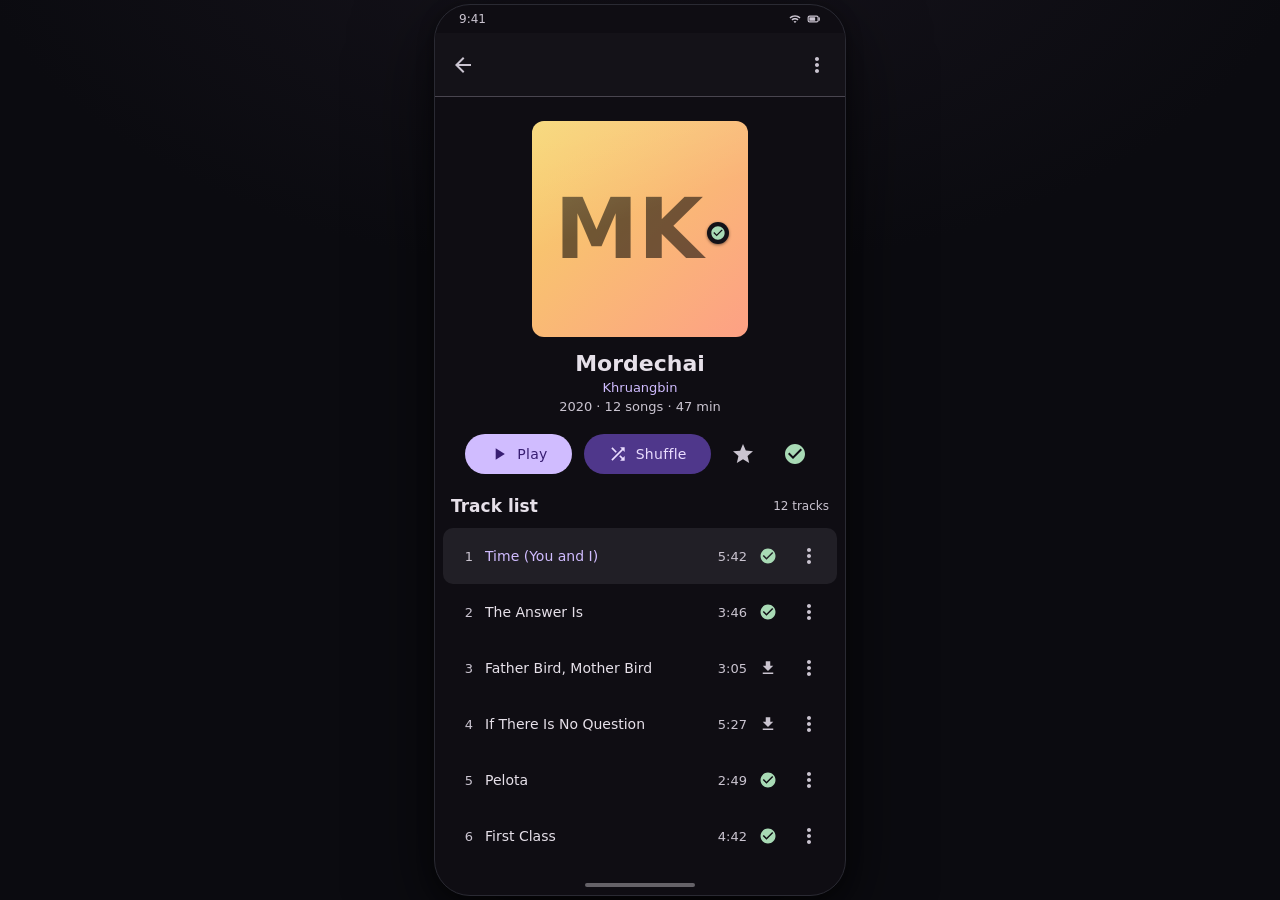
==== mockups/screens/album.html @ 5a1118c3 "Initialize mockups" ====
<!doctype html>
<html lang="en">
<head>
<meta charset="utf-8">
<meta name="viewport" content="width=device-width, initial-scale=1">
<title>Phaze2 — Mordechai</title>
<link rel="stylesheet" href="../assets/app.css">
</head>
<body class="stage">
<div class="phone">
  <div class="statusbar">
    <span class="time">9:41</span>
    <span class="status-icons">
      <svg class="i12" viewBox="0 0 24 24" fill="currentColor" aria-hidden="true"><path d="M1 9l2 2c4.97-4.97 13.03-4.97 18 0l2-2C16.93 2.93 7.08 2.93 1 9zm8 8l3 3 3-3c-1.65-1.66-4.34-1.66-6 0zm-4-4l2 2c2.76-2.76 7.24-2.76 10 0l2-2C15.14 9.14 8.87 9.14 5 13z"/></svg>
      <svg class="i14" viewBox="0 0 24 24" fill="none" stroke="currentColor" stroke-width="2" aria-hidden="true"><rect x="2" y="7" width="17" height="10" rx="2.5"/><rect x="4" y="9" width="10" height="6" rx="1" fill="currentColor" stroke="none"/><path d="M21 10v4" stroke-linecap="round"/></svg>
    </span>
  </div>
  <div class="screen">
    <header class="appbar">
      <a class="iconbtn" href="home.html" aria-label="Back">
        <svg class="i24" viewBox="0 0 24 24" fill="currentColor" aria-hidden="true"><path d="M20 11H7.83l5.59-5.59L12 4l-8 8 8 8 1.41-1.41L7.83 13H20v-2z"/></svg>
      </a>
      <span class="spacer"></span>
      <button class="iconbtn" aria-label="More">
        <svg class="i24" viewBox="0 0 24 24" fill="currentColor" aria-hidden="true"><path d="M12 8c1.1 0 2-.9 2-2s-.9-2-2-2-2 .9-2 2 .9 2 2 2zm0 2c-1.1 0-2 .9-2 2s.9 2 2 2 2-.9 2-2-.9-2-2-2zm0 6c-1.1 0-2 .9-2 2s.9 2 2 2 2-.9 2-2-.9-2-2-2z"/></svg>
      </button>
    </header>

    <div class="content">
      <div class="hero">
        <div class="art art-hero" style="--g1:#f6d365;--g2:#fda085">
          <span>MK</span>
          <span class="dl-badge"><svg viewBox="0 0 24 24" fill="currentColor" aria-hidden="true"><path d="M12 2C6.48 2 2 6.48 2 12s4.48 10 10 10 10-4.48 10-10S17.52 2 12 2zm-2 15l-5-5 1.41-1.41L10 14.17l7.59-7.59L19 8l-9 9z"/></svg></span>
        </div>
        <div class="name">Mordechai</div>
        <a class="sub" href="artist.html" style="color:var(--primary)">Khruangbin</a>
        <div class="sub">2020 · 12 songs · 47 min</div>
      </div>

      <div class="actions">
        <a class="btn btn-filled" href="player.html">
          <svg class="i20" viewBox="0 0 24 24" fill="currentColor" aria-hidden="true"><path d="M8 5v14l11-7z"/></svg>
          Play
        </a>
        <a class="btn btn-tonal" href="player.html">
          <svg class="i20" viewBox="0 0 24 24" fill="currentColor" aria-hidden="true"><path d="M10.59 9.17L5.41 4 4 5.41l5.17 5.17 1.42-1.41zM14.5 4l2.04 2.04L4 18.59 5.41 20 17.96 7.46 20 9.5V4h-5.5zm.33 9.41l-1.41 1.41 3.13 3.13L14.5 20H20v-5.5l-2.04 2.04-3.13-3.13z"/></svg>
          Shuffle
        </a>
        <button class="iconbtn" data-star aria-label="Star">
          <svg class="i24" viewBox="0 0 24 24" fill="currentColor" aria-hidden="true"><path d="M22 9.24l-7.19-.62L12 2 9.19 8.63 2 9.24l5.46 4.73L5.82 21 12 17.27 18.18 21l-1.63-7.03L22 9.24z"/></svg>
        </button>
        <button class="iconbtn done" aria-label="Downloaded">
          <svg class="i24" viewBox="0 0 24 24" fill="currentColor" aria-hidden="true"><path d="M12 2C6.48 2 2 6.48 2 12s4.48 10 10 10 10-4.48 10-10S17.52 2 12 2zm-2 15l-5-5 1.41-1.41L10 14.17l7.59-7.59L19 8l-9 9z"/></svg>
        </button>
      </div>

      <div class="section"><h2>Track list</h2><span class="caption">12 tracks</span></div>

      <div class="row hl">
        <span class="idx">1</span>
        <div class="grow"><div class="t">Time (You and I)</div></div>
        <span class="dur">5:42</span>
        <svg class="i18 dl-state" viewBox="0 0 24 24" fill="currentColor" aria-hidden="true"><path d="M12 2C6.48 2 2 6.48 2 12s4.48 10 10 10 10-4.48 10-10S17.52 2 12 2zm-2 15l-5-5 1.41-1.41L10 14.17l7.59-7.59L19 8l-9 9z"/></svg>
        <button class="iconbtn" aria-label="More"><svg class="i24" viewBox="0 0 24 24" fill="currentColor" aria-hidden="true"><path d="M12 8c1.1 0 2-.9 2-2s-.9-2-2-2-2 .9-2 2 .9 2 2 2zm0 2c-1.1 0-2 .9-2 2s.9 2 2 2 2-.9 2-2-.9-2-2-2zm0 6c-1.1 0-2 .9-2 2s.9 2 2 2 2-.9 2-2-.9-2-2-2z"/></svg></button>
      </div>
      <div class="row">
        <span class="idx">2</span>
        <div class="grow"><div class="t">The Answer Is</div></div>
        <span class="dur">3:46</span>
        <svg class="i18 dl-state" viewBox="0 0 24 24" fill="currentColor" aria-hidden="true"><path d="M12 2C6.48 2 2 6.48 2 12s4.48 10 10 10 10-4.48 10-10S17.52 2 12 2zm-2 15l-5-5 1.41-1.41L10 14.17l7.59-7.59L19 8l-9 9z"/></svg>
        <button class="iconbtn" aria-label="More"><svg class="i24" viewBox="0 0 24 24" fill="currentColor" aria-hidden="true"><path d="M12 8c1.1 0 2-.9 2-2s-.9-2-2-2-2 .9-2 2 .9 2 2 2zm0 2c-1.1 0-2 .9-2 2s.9 2 2 2 2-.9 2-2-.9-2-2-2zm0 6c-1.1 0-2 .9-2 2s.9 2 2 2 2-.9 2-2-.9-2-2-2z"/></svg></button>
      </div>
      <div class="row">
        <span class="idx">3</span>
        <div class="grow"><div class="t">Father Bird, Mother Bird</div></div>
        <span class="dur">3:05</span>
        <svg class="i18 dl-state pending" viewBox="0 0 24 24" fill="currentColor" aria-hidden="true"><path d="M19 9h-4V3H9v6H5l7 7 7-7zM5 18v2h14v-2H5z"/></svg>
        <button class="iconbtn" aria-label="More"><svg class="i24" viewBox="0 0 24 24" fill="currentColor" aria-hidden="true"><path d="M12 8c1.1 0 2-.9 2-2s-.9-2-2-2-2 .9-2 2 .9 2 2 2zm0 2c-1.1 0-2 .9-2 2s.9 2 2 2 2-.9 2-2-.9-2-2-2zm0 6c-1.1 0-2 .9-2 2s.9 2 2 2 2-.9 2-2-.9-2-2-2z"/></svg></button>
      </div>
      <div class="row">
        <span class="idx">4</span>
        <div class="grow"><div class="t">If There Is No Question</div></div>
        <span class="dur">5:27</span>
        <svg class="i18 dl-state pending" viewBox="0 0 24 24" fill="currentColor" aria-hidden="true"><path d="M19 9h-4V3H9v6H5l7 7 7-7zM5 18v2h14v-2H5z"/></svg>
        <button class="iconbtn" aria-label="More"><svg class="i24" viewBox="0 0 24 24" fill="currentColor" aria-hidden="true"><path d="M12 8c1.1 0 2-.9 2-2s-.9-2-2-2-2 .9-2 2 .9 2 2 2zm0 2c-1.1 0-2 .9-2 2s.9 2 2 2 2-.9 2-2-.9-2-2-2zm0 6c-1.1 0-2 .9-2 2s.9 2 2 2 2-.9 2-2-.9-2-2-2z"/></svg></button>
      </div>
      <div class="row">
        <span class="idx">5</span>
        <div class="grow"><div class="t">Pelota</div></div>
        <span class="dur">2:49</span>
        <svg class="i18 dl-state" viewBox="0 0 24 24" fill="currentColor" aria-hidden="true"><path d="M12 2C6.48 2 2 6.48 2 12s4.48 10 10 10 10-4.48 10-10S17.52 2 12 2zm-2 15l-5-5 1.41-1.41L10 14.17l7.59-7.59L19 8l-9 9z"/></svg>
        <button class="iconbtn" aria-label="More"><svg class="i24" viewBox="0 0 24 24" fill="currentColor" aria-hidden="true"><path d="M12 8c1.1 0 2-.9 2-2s-.9-2-2-2-2 .9-2 2 .9 2 2 2zm0 2c-1.1 0-2 .9-2 2s.9 2 2 2 2-.9 2-2-.9-2-2-2zm0 6c-1.1 0-2 .9-2 2s.9 2 2 2 2-.9 2-2-.9-2-2-2z"/></svg></button>
      </div>
      <div class="row">
        <span class="idx">6</span>
        <div class="grow"><div class="t">First Class</div></div>
        <span class="dur">4:42</span>
        <svg class="i18 dl-state" viewBox="0 0 24 24" fill="currentColor" aria-hidden="true"><path d="M12 2C6.48 2 2 6.48 2 12s4.48 10 10 10 10-4.48 10-10S17.52 2 12 2zm-2 15l-5-5 1.41-1.41L10 14.17l7.59-7.59L19 8l-9 9z"/></svg>
        <button class="iconbtn" aria-label="More"><svg class="i24" viewBox="0 0 24 24" fill="currentColor" aria-hidden="true"><path d="M12 8c1.1 0 2-.9 2-2s-.9-2-2-2-2 .9-2 2 .9 2 2 2zm0 2c-1.1 0-2 .9-2 2s.9 2 2 2 2-.9 2-2-.9-2-2-2zm0 6c-1.1 0-2 .9-2 2s.9 2 2 2 2-.9 2-2-.9-2-2-2z"/></svg></button>
      </div>
      <div class="row">
        <span class="idx">7</span>
        <div class="grow"><div class="t">Hold It Up</div></div>
        <span class="dur">4:31</span>
        <svg class="i18 dl-state pending" viewBox="0 0 24 24" fill="currentColor" aria-hidden="true"><path d="M19 9h-4V3H9v6H5l7 7 7-7zM5 18v2h14v-2H5z"/></svg>
        <button class="iconbtn" aria-label="More"><svg class="i24" viewBox="0 0 24 24" fill="currentColor" aria-hidden="true"><path d="M12 8c1.1 0 2-.9 2-2s-.9-2-2-2-2 .9-2 2 .9 2 2 2zm0 2c-1.1 0-2 .9-2 2s.9 2 2 2 2-.9 2-2-.9-2-2-2zm0 6c-1.1 0-2 .9-2 2s.9 2 2 2 2-.9 2-2-.9-2-2-2z"/></svg></button>
      </div>
      <div class="row">
        <span class="idx">8</span>
        <div class="grow"><div class="t">Connaissais de Face</div></div>
        <span class="dur">3:38</span>
        <svg class="i18 dl-state pending" viewBox="0 0 24 24" fill="currentColor" aria-hidden="true"><path d="M19 9h-4V3H9v6H5l7 7 7-7zM5 18v2h14v-2H5z"/></svg>
        <button class="iconbtn" aria-label="More"><svg class="i24" viewBox="0 0 24 24" fill="currentColor" aria-hidden="true"><path d="M12 8c1.1 0 2-.9 2-2s-.9-2-2-2-2 .9-2 2 .9 2 2 2zm0 2c-1.1 0-2 .9-2 2s.9 2 2 2 2-.9 2-2-.9-2-2-2zm0 6c-1.1 0-2 .9-2 2s.9 2 2 2 2-.9 2-2-.9-2-2-2z"/></svg></button>
      </div>
      <div class="row">
        <span class="idx">9</span>
        <div class="grow"><div class="t">So We Won't Forget</div></div>
        <span class="dur">5:00</span>
        <svg class="i18 dl-state pending" viewBox="0 0 24 24" fill="currentColor" aria-hidden="true"><path d="M19 9h-4V3H9v6H5l7 7 7-7zM5 18v2h14v-2H5z"/></svg>
        <button class="iconbtn" aria-label="More"><svg class="i24" viewBox="0 0 24 24" fill="currentColor" aria-hidden="true"><path d="M12 8c1.1 0 2-.9 2-2s-.9-2-2-2-2 .9-2 2 .9 2 2 2zm0 2c-1.1 0-2 .9-2 2s.9 2 2 2 2-.9 2-2-.9-2-2-2zm0 6c-1.1 0-2 .9-2 2s.9 2 2 2 2-.9 2-2-.9-2-2-2z"/></svg></button>
      </div>
      <div class="row">
        <span class="idx">10</span>
        <div class="grow"><div class="t">Shida</div></div>
        <span class="dur">4:45</span>
        <svg class="i18 dl-state pending" viewBox="0 0 24 24" fill="currentColor" aria-hidden="true"><path d="M19 9h-4V3H9v6H5l7 7 7-7zM5 18v2h14v-2H5z"/></svg>
        <button class="iconbtn" aria-label="More"><svg class="i24" viewBox="0 0 24 24" fill="currentColor" aria-hidden="true"><path d="M12 8c1.1 0 2-.9 2-2s-.9-2-2-2-2 .9-2 2 .9 2 2 2zm0 2c-1.1 0-2 .9-2 2s.9 2 2 2 2-.9 2-2-.9-2-2-2zm0 6c-1.1 0-2 .9-2 2s.9 2 2 2 2-.9 2-2-.9-2-2-2z"/></svg></button>
      </div>
      <div class="row">
        <span class="idx">11</span>
        <div class="grow"><div class="t">One to Remember</div></div>
        <span class="dur">4:32</span>
        <svg class="i18 dl-state pending" viewBox="0 0 24 24" fill="currentColor" aria-hidden="true"><path d="M19 9h-4V3H9v6H5l7 7 7-7zM5 18v2h14v-2H5z"/></svg>
        <button class="iconbtn" aria-label="More"><svg class="i24" viewBox="0 0 24 24" fill="currentColor" aria-hidden="true"><path d="M12 8c1.1 0 2-.9 2-2s-.9-2-2-2-2 .9-2 2 .9 2 2 2zm0 2c-1.1 0-2 .9-2 2s.9 2 2 2 2-.9 2-2-.9-2-2-2zm0 6c-1.1 0-2 .9-2 2s.9 2 2 2 2-.9 2-2-.9-2-2-2z"/></svg></button>
      </div>
      <div class="row">
        <span class="idx">12</span>
        <div class="grow"><div class="t">Strings of Ataron</div></div>
        <span class="dur">3:18</span>
        <svg class="i18 dl-state pending" viewBox="0 0 24 24" fill="currentColor" aria-hidden="true"><path d="M19 9h-4V3H9v6H5l7 7 7-7zM5 18v2h14v-2H5z"/></svg>
        <button class="iconbtn" aria-label="More"><svg class="i24" viewBox="0 0 24 24" fill="currentColor" aria-hidden="true"><path d="M12 8c1.1 0 2-.9 2-2s-.9-2-2-2-2 .9-2 2 .9 2 2 2zm0 2c-1.1 0-2 .9-2 2s.9 2 2 2 2-.9 2-2-.9-2-2-2zm0 6c-1.1 0-2 .9-2 2s.9 2 2 2 2-.9 2-2-.9-2-2-2z"/></svg></button>
      </div>
    </div>
  </div>
  <div class="gesturebar"><span class="pill"></span></div>
</div>
<script src="../assets/app.js"></script>
</body>
</html>
---- mockups/assets/app.css ----
/* ============================================================
   Phaze2 mockups — shared design system (Material 3 dark)
   ============================================================ */

/* ---- 4. Design tokens ---- */
:root {
  --primary: #D0BCFF;
  --on-primary: #381E72;
  --primary-container: #4F378B;
  --on-primary-container: #EADDFF;
  --secondary: #CCC2DC;
  --secondary-container: #4A4458;
  --on-secondary-container: #E8DEF8;
  --tertiary: #EFB8C8;
  --surface: #141218;
  --surface-dim: #0F0D13;
  --surface-container-lowest: #0F0D13;
  --surface-container-low: #1D1B20;
  --surface-container: #211F26;
  --surface-container-high: #2B2930;
  --surface-container-highest: #36343B;
  --on-surface: #E6E0E9;
  --on-surface-variant: #CAC4D0;
  --outline: #938F99;
  --outline-variant: #49454F;
  --error: #F2B8B5;
  --downloaded: #A8DAB5;
  --page-bg: #0B0B10;
  --r-sm: 8px;
  --r-md: 12px;
  --r-lg: 20px;
}

/* ---- Base ---- */
* { box-sizing: border-box; margin: 0; padding: 0; }
html, body { height: 100%; }
body {
  font-family: system-ui, Roboto, "Segoe UI", sans-serif;
  background: var(--page-bg);
  color: var(--on-surface);
  -webkit-font-smoothing: antialiased;
  font-size: 14px;
}
a { color: inherit; text-decoration: none; }
button { font: inherit; background: none; border: none; color: inherit; cursor: pointer; }
svg { display: block; flex: none; }
.hidden { display: none !important; }

/* Icon sizes */
.i12 { width: 12px; height: 12px; }
.i14 { width: 14px; height: 14px; }
.i16 { width: 16px; height: 16px; }
.i18 { width: 18px; height: 18px; }
.i20 { width: 20px; height: 20px; }
.i24 { width: 24px; height: 24px; }
.i32 { width: 32px; height: 32px; }
.i36 { width: 36px; height: 36px; }
.i48 { width: 48px; height: 48px; }

/* Caption / label utilities */
.caption { font-size: 12px; color: var(--on-surface-variant); }
.display { font-size: 22px; font-weight: 600; letter-spacing: 0; }

/* ---- 5.1 Phone frame ---- */
.stage {
  min-height: 100vh;
  display: flex;
  align-items: center;
  justify-content: center;
  padding: 32px 16px;
  background: radial-gradient(1100px 620px at 50% -12%, #17141d 0%, var(--page-bg) 62%);
}
.phone {
  width: 412px; height: 892px;
  border-radius: 36px; overflow: hidden; position: relative;
  background: var(--surface-dim);
  border: 1px solid #2a2a33;
  box-shadow: 0 4px 16px rgba(0,0,0,.45), 0 24px 80px rgba(0,0,0,.55);
  display: flex; flex-direction: column;
}
.statusbar {
  height: 28px; flex: none;
  display: flex; align-items: center; justify-content: space-between;
  padding: 0 24px;
  color: var(--on-surface-variant);
  font-size: 12px; font-weight: 500;
}
.status-icons { display: flex; align-items: center; gap: 6px; }
.screen { flex: 1; display: flex; flex-direction: column; overflow: hidden; position: relative; }
.gesturebar { height: 20px; flex: none; display: flex; align-items: center; justify-content: center; }
.pill { width: 110px; height: 4px; border-radius: 2px; background: rgba(230,224,233,.4); }

/* Content scroll area */
.content { flex: 1; overflow-y: auto; padding: 0 16px 20px; position: relative; }
.content::-webkit-scrollbar { width: 4px; }
.content::-webkit-scrollbar-thumb { background: var(--outline-variant); border-radius: 2px; }

/* ---- 5.2 App bar ---- */
.appbar {
  height: 64px; flex: none;
  display: flex; align-items: center; gap: 4px;
  padding: 0 8px;
  background: var(--surface);
  border-bottom: 1px solid var(--outline-variant);
}
.appbar.compact { height: 52px; }
.appbar .title { font-size: 22px; font-weight: 600; flex: 1; padding-left: 8px; }
.appbar .spacer { flex: 1; }
.appbar .center-cap {
  flex: 1; text-align: center;
  font-size: 11px; letter-spacing: 1px; text-transform: uppercase;
  color: var(--on-surface-variant); font-weight: 500;
}
.appbar .side { width: 40px; display: flex; justify-content: center; }

/* ---- 5.3 Bottom navigation ---- */
.bottomnav {
  height: 80px; flex: none;
  display: flex;
  background: var(--surface);
  border-top: 1px solid var(--outline-variant);
  padding: 0 8px 10px;
}
.nav-item {
  flex: 1;
  display: flex; flex-direction: column; align-items: center; justify-content: center; gap: 4px;
  color: var(--on-surface-variant);
  font-size: 12px; font-weight: 500;
}
.nav-item .nav-pill {
  width: 64px; height: 32px; border-radius: 16px;
  display: flex; align-items: center; justify-content: center;
}
.nav-item.active { color: var(--on-surface); }
.nav-item.active .nav-pill { background: var(--secondary-container); }

/* ---- 5.4 Art (gradient placeholders) ---- */
.art {
  position: relative;
  display: flex; align-items: center; justify-content: center;
  border-radius: var(--r-md);
  background: linear-gradient(135deg, var(--g1, #888), var(--g2, #666));
  color: rgba(0,0,0,.55);
  font-weight: 600;
  overflow: hidden;
  flex: none;
}
.art::after {
  content: ""; position: absolute; inset: 0;
  background: linear-gradient(160deg, rgba(255,255,255,.18), transparent 45%);
  pointer-events: none;
}
.art span { position: relative; line-height: 1; }
.art-card { width: 148px; height: 148px; }
.art-card span { font-size: 56px; }
.art-row { width: 48px; height: 48px; border-radius: 10px; }
.art-row span { font-size: 18px; }
.art-xs { width: 40px; height: 40px; border-radius: 10px; }
.art-xs span { font-size: 15px; }
.art-hero { width: 216px; height: 216px; }
.art-hero span { font-size: 84px; }
.art-player { width: 320px; height: 320px; }
.art-player span { font-size: 124px; }
.art-circle { border-radius: 50%; }
.dl-badge {
  position: absolute; right: -4px; bottom: -4px;
  width: 22px; height: 22px; border-radius: 50%;
  background: var(--surface);
  display: flex; align-items: center; justify-content: center;
  color: var(--downloaded);
  box-shadow: 0 1px 3px rgba(0,0,0,.5);
}
.dl-badge svg { width: 16px; height: 16px; }
.dl-progress { position: absolute; left: 0; right: 0; bottom: 0; height: 3px; background: rgba(0,0,0,.35); }
.dl-progress::after {
  content: ""; position: absolute; left: 0; top: 0; bottom: 0;
  width: var(--p, 50%); background: var(--primary);
}

/* ---- 5.5 Components ---- */
/* Buttons */
.btn {
  display: inline-flex; align-items: center; justify-content: center; gap: 8px;
  height: 40px; padding: 0 24px; border-radius: 20px;
  font-size: 14px; font-weight: 500; letter-spacing: .3px;
}
.btn-filled { background: var(--primary); color: var(--on-primary); }
.btn-tonal { background: var(--primary-container); color: var(--on-primary-container); }
.btn-text { color: var(--primary); padding: 0 16px; }
.btn-block { width: 100%; }
.iconbtn {
  width: 40px; height: 40px; border-radius: 50%;
  display: inline-flex; align-items: center; justify-content: center;
  color: var(--on-surface-variant);
}
.iconbtn.primary { color: var(--primary); }
.iconbtn.done { color: var(--downloaded); }
.iconbtn.starred { color: var(--tertiary); }
.iconbtn.danger { color: var(--error); }
.fab {
  width: 64px; height: 64px; border-radius: 50%;
  background: var(--primary); color: var(--on-primary);
  display: flex; align-items: center; justify-content: center;
  box-shadow: 0 6px 18px rgba(208,188,255,.25);
}

/* Rail cards on Home: slightly smaller covers */
.rail .card { width: 128px; }
.rail .art-card { width: 128px; height: 128px; }
.rail .art-card span { font-size: 48px; }
.rail .card .s { color: #A8A4AD; }   /* artist name: greyer than default caption */

/* Section headers + rails */
.section { display: flex; align-items: center; justify-content: space-between; margin: 22px 0 12px; }
.section h2 { font-size: 17px; font-weight: 600; }
.section .more { color: var(--primary); font-size: 13px; font-weight: 500; }
.rail { display: flex; gap: 12px; overflow-x: auto; padding-bottom: 4px; scrollbar-width: none; }
.rail::-webkit-scrollbar { display: none; }
.card { width: 148px; flex: none; display: block; }
.card .art { margin-bottom: 8px; }
.card .t { font-size: 13px; font-weight: 500; white-space: nowrap; overflow: hidden; text-overflow: ellipsis; }
.card .s { font-size: 12px; color: var(--on-surface-variant); margin-top: 2px; white-space: nowrap; overflow: hidden; text-overflow: ellipsis; }

/* Rows */
.row { display: flex; align-items: center; gap: 12px; min-height: 56px; padding: 6px 0; }
.row .grow { flex: 1; min-width: 0; }
.row .t { font-size: 14px; font-weight: 500; white-space: nowrap; overflow: hidden; text-overflow: ellipsis; }
.row .s { font-size: 12px; color: var(--on-surface-variant); margin-top: 2px; white-space: nowrap; overflow: hidden; text-overflow: ellipsis; }
.row .idx { width: 22px; text-align: right; color: var(--on-surface-variant); font-size: 13px; }
.row .dur { color: var(--on-surface-variant); font-size: 13px; }
.row.hl { background: var(--surface-container); border-radius: 10px; padding: 6px 8px; margin: 0 -8px; }
.row.hl .t { color: var(--primary); }
.dl-state { color: var(--downloaded); }
.dl-state.pending { color: var(--on-surface-variant); }
.dl-pct { color: var(--primary); font-size: 12px; font-weight: 500; width: 36px; text-align: right; }

/* Chips */
.chips { display: flex; gap: 8px; flex-wrap: wrap; }
.chip {
  height: 32px; padding: 0 14px; border-radius: 16px;
  display: inline-flex; align-items: center;
  font-size: 13px; color: var(--on-surface-variant);
  border: 1px solid var(--outline-variant);
}
.chip.active { background: var(--secondary-container); color: var(--on-secondary-container); border-color: transparent; }

/* Toggle switch */
.switch {
  width: 52px; height: 32px; border-radius: 16px; flex: none;
  background: var(--surface-container-highest);
  border: 2px solid var(--outline);
  position: relative;
  transition: background .2s, border-color .2s;
}
.switch::after {
  content: ""; position: absolute; top: 2px; left: 2px;
  width: 24px; height: 24px; border-radius: 50%;
  background: var(--outline);
  transition: transform .2s, background .2s;
}
.switch.on { background: var(--primary); border-color: var(--primary); }
.switch.on::after { transform: translateX(20px); background: var(--on-primary); }

/* Seek bar */
.seek { position: relative; height: 20px; display: flex; align-items: center; }
.seek .track { position: relative; width: 100%; height: 4px; border-radius: 2px; background: var(--surface-container-highest); }
.seek .buffered { position: absolute; left: 0; top: 0; bottom: 0; width: 60%; background: rgba(230,224,233,.2); border-radius: 2px; }
.seek .fill { position: absolute; left: 0; top: 0; bottom: 0; width: 37%; background: var(--primary); border-radius: 2px; }
.seek .thumb { position: absolute; left: 37%; top: 50%; transform: translate(-50%, -50%); width: 12px; height: 12px; border-radius: 50%; background: var(--primary); }
.seek-times { display: flex; justify-content: space-between; font-size: 11px; color: var(--on-surface-variant); margin-top: 4px; }

/* Offline banner */
.banner {
  display: flex; align-items: center; gap: 10px;
  margin: 12px 0 0; padding: 10px 14px; border-radius: 12px;
  background: var(--secondary-container); color: var(--on-secondary-container);
  font-size: 12px;
}

/* Storage card + progress (downloads) */
.storage-card { background: var(--surface-container); border-radius: var(--r-lg); padding: 16px; }
.storage-card h2 { font-size: 15px; font-weight: 600; }
.progress { height: 6px; border-radius: 3px; background: var(--surface-container-highest); overflow: hidden; margin: 12px 0 8px; }
.progress > i { display: block; height: 100%; background: var(--primary); border-radius: 3px; }

/* Tabs (library) */
.tabs { display: flex; flex: none; background: var(--surface); }
.tab {
  flex: 1; height: 48px;
  display: flex; align-items: center; justify-content: center;
  font-size: 14px; font-weight: 500; color: var(--on-surface-variant);
  border-bottom: 3px solid transparent;
}
.tab.active { color: var(--primary); border-bottom-color: var(--primary); }

/* Alphabet index rail (library) */
.alpha {
  position: absolute; right: 2px; top: 8px; bottom: 8px;
  display: flex; flex-direction: column; justify-content: space-around;
  font-size: 10px; color: var(--on-surface-variant);
  text-align: center; width: 14px;
}

/* Text fields (setup) */
.field-label { font-size: 12px; color: var(--on-surface-variant); margin: 0 0 6px 4px; }
.field {
  display: flex; align-items: center; gap: 8px;
  background: var(--surface-container-high);
  border-radius: 12px; padding: 0 8px; height: 44px;
}
.field .f-icon { color: var(--on-surface-variant); }
.field input { flex: 1; background: none; border: none; outline: none; color: var(--on-surface); font-size: 15px; min-width: 0; }
.field input::placeholder { color: var(--on-surface-variant); }

/* Mini player */
.miniplayer {
  position: relative; flex: none; height: 64px; margin: 0 4px;
  background: var(--surface-container); border-radius: 12px;
  display: flex; align-items: center; gap: 12px; padding: 0 12px;
  overflow: hidden;
  box-shadow: 0 4px 12px rgba(0,0,0,.35);
}
.miniplayer .hairline { position: absolute; top: 0; left: 0; height: 2px; width: 37%; background: var(--primary); }
.miniplayer .grow { flex: 1; min-width: 0; }
.miniplayer .t { font-size: 13px; font-weight: 500; white-space: nowrap; overflow: hidden; text-overflow: ellipsis; }
.miniplayer .s { font-size: 11px; color: var(--on-surface-variant); white-space: nowrap; overflow: hidden; text-overflow: ellipsis; }

/* Queue bottom action bar */
.queue-bottom {
  flex: none; display: flex; gap: 12px;
  padding: 12px 16px;
  background: var(--surface); border-top: 1px solid var(--outline-variant);
}
.queue-bottom .btn { flex: 1; padding: 0 12px; }

/* Settings / generic list row */
.group-label {
  font-size: 12px; font-weight: 500; letter-spacing: .6px; text-transform: uppercase;
  color: var(--primary); margin: 22px 0 4px;
}
.listrow { display: flex; align-items: center; gap: 16px; min-height: 56px; }
.listrow .grow { flex: 1; min-width: 0; }
.listrow .t { font-size: 14px; font-weight: 500; }
.listrow .s { font-size: 12px; color: var(--on-surface-variant); margin-top: 2px; }
.listrow .value { color: var(--on-surface-variant); font-size: 13px; }
.listrow .value.ok { color: var(--downloaded); }
.lead {
  width: 40px; height: 40px; border-radius: 20px; flex: none;
  background: var(--surface-container);
  display: flex; align-items: center; justify-content: center;
  color: var(--on-surface-variant);
}
.lead.sq { border-radius: 10px; background: var(--secondary-container); color: var(--on-secondary-container); }

/* Grid (2-col albums) */
.grid2 { display: grid; grid-template-columns: 1fr 1fr; gap: 16px; }
.grid2 .card { width: auto; }

/* Album / artist hero */
.hero { display: flex; flex-direction: column; align-items: center; text-align: center; padding: 24px 0 4px; }
.hero .name { font-size: 22px; font-weight: 600; margin-top: 14px; }
.hero .sub { font-size: 13px; color: var(--on-surface-variant); margin-top: 4px; }
.actions { display: flex; align-items: center; justify-content: center; gap: 12px; margin: 16px 0; }

/* Search bar */
.searchbar {
  display: flex; align-items: center; gap: 8px;
  flex: 1; height: 48px; padding: 0 16px;
  background: var(--surface-container-high); border-radius: 24px;
  color: var(--on-surface-variant); font-size: 15px;
}
.searchrow { display: flex; align-items: center; gap: 4px; padding: 8px 8px; }

/* Equalizer (queue current track) */
.eq { display: flex; gap: 2px; align-items: flex-end; height: 16px; width: 18px; }
.eq i { width: 3px; background: var(--primary); border-radius: 1px; animation: eqb 1s ease-in-out infinite; }
.eq i:nth-child(2) { animation-delay: .2s; }
.eq i:nth-child(3) { animation-delay: .4s; }
@keyframes eqb { 0%, 100% { height: 5px; } 50% { height: 16px; } }

/* Divider */
.divider { height: 1px; background: var(--outline-variant); margin: 10px 0; }

/* Setup screen layout */
.setup-wrap { flex: 1; display: flex; flex-direction: column; justify-content: center; gap: 12px; padding: 24px; }
.logo {
  width: 72px; height: 72px; border-radius: 36px; margin: 0 auto;
  background: var(--primary-container); color: var(--on-primary-container);
  display: flex; align-items: center; justify-content: center;
}

/* Accent dots (settings) */
.dots { display: flex; gap: 10px; }
.dot { width: 24px; height: 24px; border-radius: 50%; border: 2px solid transparent; }
.dot.sel { border-color: var(--on-surface); }

/* ============================================================
   Gallery (index.html) — desktop viewer
   ============================================================ */
.gallery-body { min-height: 100vh; padding: 48px 24px 64px; }
.gallery-head { text-align: center; margin-bottom: 40px; }
.gallery-head h1 { font-size: 28px; font-weight: 700; }
.gallery-head p { color: var(--on-surface-variant); margin-top: 8px; font-size: 14px; }
.gallery-grid {
  display: grid; gap: 28px;
  grid-template-columns: repeat(auto-fill, minmax(230px, 1fr));
  max-width: 1400px; margin: 0 auto;
}
.gallery-tile { display: block; }
.gallery-tile .label { text-align: center; font-size: 14px; font-weight: 500; color: var(--on-surface); margin-top: 12px; }
.gallery-tile .sub { text-align: center; font-size: 12px; color: var(--on-surface-variant); margin-top: 2px; }
.gallery-frame { width: 227px; height: 492px; overflow: hidden; margin: 0 auto; position: relative; border-radius: 16px; border: 1px solid #2a2a33; }
.gallery-frame iframe { width: 412px; height: 892px; border: 0; transform: scale(0.55); transform-origin: top left; pointer-events: none; }
.gallery-foot { text-align: center; color: var(--on-surface-variant); font-size: 13px; margin-top: 48px; }
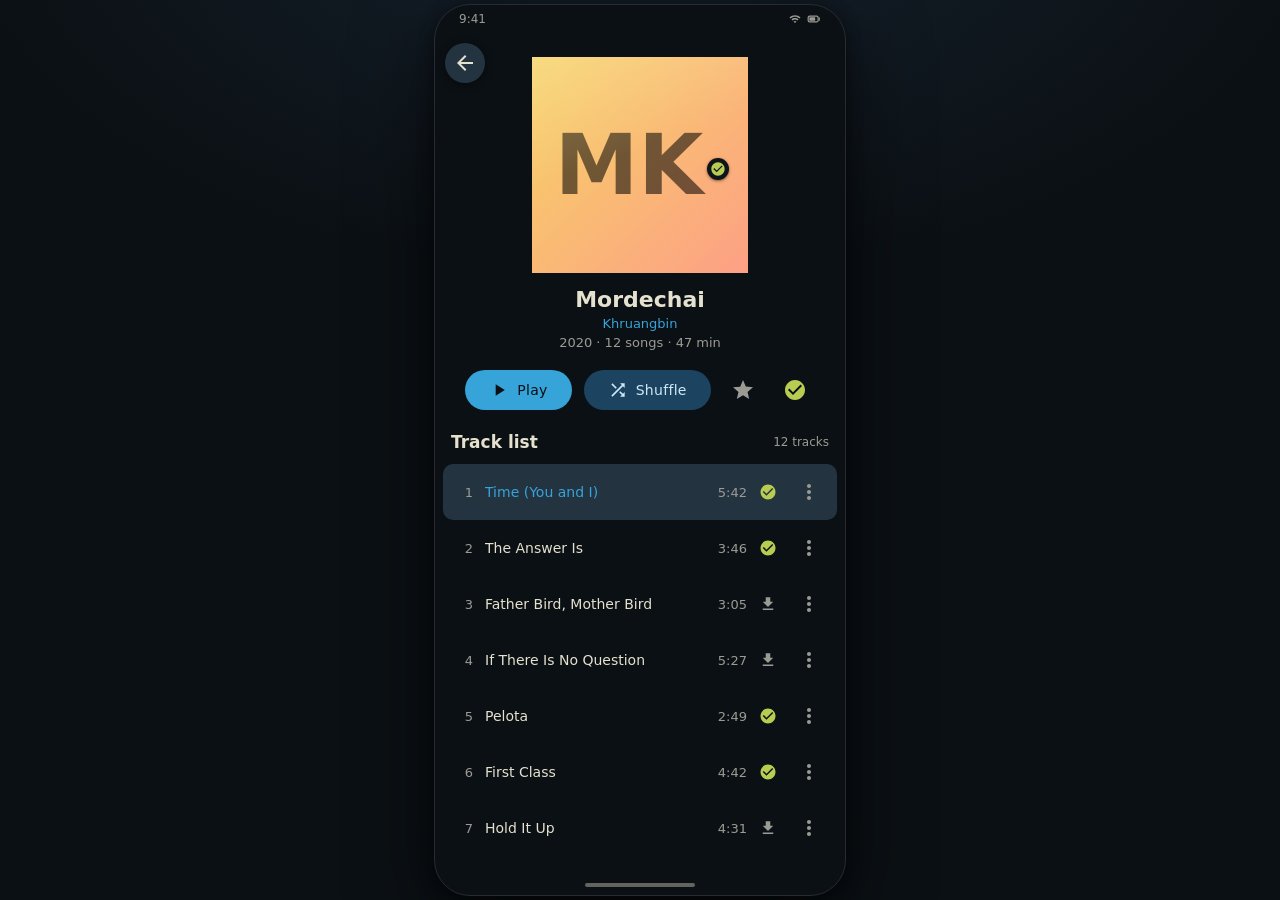
==== commit 00ce9b4c: "Scaffolding" ====
--- a/mockups/screens/album.html
+++ b/mockups/screens/album.html
@@ -16,6 +16,7 @@
     </span>
   </div>
   <div class="screen">
+    <a class="backfab" href="home.html" aria-label="Back"><svg class="i24" viewBox="0 0 24 24" fill="currentColor" aria-hidden="true"><path d="M20 11H7.83l5.59-5.59L12 4l-8 8 8 8 1.41-1.41L7.83 13H20v-2z"/></svg></a>
     <header class="appbar">
       <a class="iconbtn" href="home.html" aria-label="Back">
         <svg class="i24" viewBox="0 0 24 24" fill="currentColor" aria-hidden="true"><path d="M20 11H7.83l5.59-5.59L12 4l-8 8 8 8 1.41-1.41L7.83 13H20v-2z"/></svg>
--- a/mockups/assets/app.css
+++ b/mockups/assets/app.css
@@ -4,36 +4,47 @@
 
 /* ---- 4. Design tokens ---- */
 :root {
-  --primary: #D0BCFF;
-  --on-primary: #381E72;
-  --primary-container: #4F378B;
-  --on-primary-container: #EADDFF;
-  --secondary: #CCC2DC;
-  --secondary-container: #4A4458;
-  --on-secondary-container: #E8DEF8;
-  --tertiary: #EFB8C8;
-  --surface: #141218;
-  --surface-dim: #0F0D13;
-  --surface-container-lowest: #0F0D13;
-  --surface-container-low: #1D1B20;
-  --surface-container: #211F26;
-  --surface-container-high: #2B2930;
-  --surface-container-highest: #36343B;
-  --on-surface: #E6E0E9;
-  --on-surface-variant: #CAC4D0;
-  --outline: #938F99;
-  --outline-variant: #49454F;
-  --error: #F2B8B5;
-  --downloaded: #A8DAB5;
-  --page-bg: #0B0B10;
+  /* i3-inspired scheme (mockups/theme.yaml, base16 order).
+     base00-03 backgrounds, base04-07 text,
+     base08 red, base0B green, base0C cyan, base0D blue, base0E pink.
+     Container tones not present in the palette are derived as dark tints. */
+  --primary: #36a3d9; /* base0D blue */
+  --on-primary: #0b1014; /* base01 */
+  --primary-container: #1c4461; /* derived dark blue */
+  --on-primary-container: #cfe8f7; /* derived light blue */
+  --secondary: #f07078; /* base0E pink */
+  --secondary-container: #59303a; /* derived dark magenta */
+  --on-secondary-container: #ffd9de; /* derived light pink */
+  --tertiary: #95e5cb; /* base0C cyan */
+  --surface: #0e1419; /* base00 */
+  --surface-dim: #0b1014; /* base01 */
+  --surface-container-lowest: #0b1014; /* base01 */
+  --surface-container-low: #131e27; /* derived */
+  --surface-container: #243340; /* base02 */
+  --surface-container-high: #2d3d4d; /* derived */
+  --surface-container-highest: #3b4c5f; /* derived */
+  --on-surface: #e5e1cf; /* base05 */
+  --on-surface-variant: #9b9b93; /* derived muted grey */
+  --outline: #5f7082; /* derived blue-grey */
+  --outline-variant: #2b3b4c; /* derived */
+  --error: #ff3333; /* base08 red */
+  --downloaded: #b8cc52; /* base0B green */
+  --page-bg: #0b1014; /* base01 */
   --r-sm: 8px;
   --r-md: 12px;
   --r-lg: 20px;
 }
 
 /* ---- Base ---- */
-* { box-sizing: border-box; margin: 0; padding: 0; }
-html, body { height: 100%; }
+* {
+  box-sizing: border-box;
+  margin: 0;
+  padding: 0;
+}
+html,
+body {
+  height: 100%;
+}
 body {
   font-family: system-ui, Roboto, "Segoe UI", sans-serif;
   background: var(--page-bg);
@@ -41,25 +52,73 @@
   -webkit-font-smoothing: antialiased;
   font-size: 14px;
 }
-a { color: inherit; text-decoration: none; }
-button { font: inherit; background: none; border: none; color: inherit; cursor: pointer; }
-svg { display: block; flex: none; }
-.hidden { display: none !important; }
+a {
+  color: inherit;
+  text-decoration: none;
+}
+button {
+  font: inherit;
+  background: none;
+  border: none;
+  color: inherit;
+  cursor: pointer;
+}
+svg {
+  display: block;
+  flex: none;
+}
+.hidden {
+  display: none !important;
+}
 
 /* Icon sizes */
-.i12 { width: 12px; height: 12px; }
-.i14 { width: 14px; height: 14px; }
-.i16 { width: 16px; height: 16px; }
-.i18 { width: 18px; height: 18px; }
-.i20 { width: 20px; height: 20px; }
-.i24 { width: 24px; height: 24px; }
-.i32 { width: 32px; height: 32px; }
-.i36 { width: 36px; height: 36px; }
-.i48 { width: 48px; height: 48px; }
+.i12 {
+  width: 12px;
+  height: 12px;
+}
+.i14 {
+  width: 14px;
+  height: 14px;
+}
+.i16 {
+  width: 16px;
+  height: 16px;
+}
+.i18 {
+  width: 18px;
+  height: 18px;
+}
+.i20 {
+  width: 20px;
+  height: 20px;
+}
+.i24 {
+  width: 24px;
+  height: 24px;
+}
+.i32 {
+  width: 32px;
+  height: 32px;
+}
+.i36 {
+  width: 36px;
+  height: 36px;
+}
+.i48 {
+  width: 48px;
+  height: 48px;
+}
 
 /* Caption / label utilities */
-.caption { font-size: 12px; color: var(--on-surface-variant); }
-.display { font-size: 22px; font-weight: 600; letter-spacing: 0; }
+.caption {
+  font-size: 12px;
+  color: var(--on-surface-variant);
+}
+.display {
+  font-size: 22px;
+  font-weight: 600;
+  letter-spacing: 0;
+}
 
 /* ---- 5.1 Phone frame ---- */
 .stage {
@@ -68,347 +127,1025 @@
   align-items: center;
   justify-content: center;
   padding: 32px 16px;
-  background: radial-gradient(1100px 620px at 50% -12%, #17141d 0%, var(--page-bg) 62%);
+  background: radial-gradient(
+    1100px 620px at 50% -12%,
+    #16222e 0%,
+    var(--page-bg) 62%
+  );
 }
 .phone {
-  width: 412px; height: 892px;
-  border-radius: 36px; overflow: hidden; position: relative;
+  width: 412px;
+  height: 892px;
+  border-radius: 36px;
+  overflow: hidden;
+  position: relative;
   background: var(--surface-dim);
   border: 1px solid #2a2a33;
-  box-shadow: 0 4px 16px rgba(0,0,0,.45), 0 24px 80px rgba(0,0,0,.55);
-  display: flex; flex-direction: column;
+  box-shadow:
+    0 4px 16px rgba(0, 0, 0, 0.45),
+    0 24px 80px rgba(0, 0, 0, 0.55);
+  display: flex;
+  flex-direction: column;
 }
 .statusbar {
-  height: 28px; flex: none;
-  display: flex; align-items: center; justify-content: space-between;
+  height: 28px;
+  flex: none;
+  display: flex;
+  align-items: center;
+  justify-content: space-between;
   padding: 0 24px;
   color: var(--on-surface-variant);
-  font-size: 12px; font-weight: 500;
-}
-.status-icons { display: flex; align-items: center; gap: 6px; }
-.screen { flex: 1; display: flex; flex-direction: column; overflow: hidden; position: relative; }
-.gesturebar { height: 20px; flex: none; display: flex; align-items: center; justify-content: center; }
-.pill { width: 110px; height: 4px; border-radius: 2px; background: rgba(230,224,233,.4); }
+  font-size: 12px;
+  font-weight: 500;
+}
+.status-icons {
+  display: flex;
+  align-items: center;
+  gap: 6px;
+}
+.screen {
+  flex: 1;
+  display: flex;
+  flex-direction: column;
+  overflow: hidden;
+  position: relative;
+}
+.gesturebar {
+  height: 20px;
+  flex: none;
+  display: flex;
+  align-items: center;
+  justify-content: center;
+}
+.pill {
+  width: 110px;
+  height: 4px;
+  border-radius: 2px;
+  background: rgba(229, 225, 207, 0.4);
+}
 
 /* Content scroll area */
-.content { flex: 1; overflow-y: auto; padding: 0 16px 20px; position: relative; }
-.content::-webkit-scrollbar { width: 4px; }
-.content::-webkit-scrollbar-thumb { background: var(--outline-variant); border-radius: 2px; }
+.content {
+  flex: 1;
+  overflow-y: auto;
+  padding: 0 16px 20px;
+  position: relative;
+}
+.content::-webkit-scrollbar {
+  width: 4px;
+}
+.content::-webkit-scrollbar-thumb {
+  background: var(--outline-variant);
+  border-radius: 2px;
+}
 
 /* ---- 5.2 App bar ---- */
 .appbar {
-  height: 64px; flex: none;
-  display: flex; align-items: center; gap: 4px;
-  padding: 0 8px;
-  background: var(--surface);
-  border-bottom: 1px solid var(--outline-variant);
-}
-.appbar.compact { height: 52px; }
-.appbar .title { font-size: 22px; font-weight: 600; flex: 1; padding-left: 8px; }
-.appbar .spacer { flex: 1; }
+  display: none; /* no top bar on any page */
+}
+.appbar.compact {
+  height: 52px;
+} /* kept for compatibility */
+.appbar .title {
+  font-size: 22px;
+  font-weight: 600;
+  flex: 1;
+  padding-left: 8px;
+}
+.appbar .spacer {
+  flex: 1;
+}
 .appbar .center-cap {
-  flex: 1; text-align: center;
-  font-size: 11px; letter-spacing: 1px; text-transform: uppercase;
-  color: var(--on-surface-variant); font-weight: 500;
-}
-.appbar .side { width: 40px; display: flex; justify-content: center; }
+  flex: 1;
+  text-align: center;
+  font-size: 11px;
+  letter-spacing: 1px;
+  text-transform: uppercase;
+  color: var(--on-surface-variant);
+  font-weight: 500;
+}
+.appbar .side {
+  width: 40px;
+  display: flex;
+  justify-content: center;
+}
+
+/* Floating back button (where a top bar would otherwise be) */
+.backfab {
+  position: absolute;
+  top: 10px;
+  left: 10px;
+  z-index: 5;
+  width: 40px;
+  height: 40px;
+  border-radius: 50%;
+  background: var(--surface-container);
+  display: flex;
+  align-items: center;
+  justify-content: center;
+  color: var(--on-surface);
+  box-shadow: 0 2px 8px rgba(0, 0, 0, 0.4);
+}
 
 /* ---- 5.3 Bottom navigation ---- */
 .bottomnav {
-  height: 80px; flex: none;
+  height: 48px;
+  flex: none;
   display: flex;
   background: var(--surface);
   border-top: 1px solid var(--outline-variant);
-  padding: 0 8px 10px;
+  padding: 0 8px 6px;
 }
 .nav-item {
   flex: 1;
-  display: flex; flex-direction: column; align-items: center; justify-content: center; gap: 4px;
-  color: var(--on-surface-variant);
-  font-size: 12px; font-weight: 500;
+  display: flex;
+  flex-direction: column;
+  align-items: center;
+  justify-content: center;
+  gap: 0;
+  color: var(--on-surface-variant);
+  font-size: 0;
+  line-height: 0; /* symbols only, no label text */
 }
 .nav-item .nav-pill {
-  width: 64px; height: 32px; border-radius: 16px;
-  display: flex; align-items: center; justify-content: center;
-}
-.nav-item.active { color: var(--on-surface); }
-.nav-item.active .nav-pill { background: var(--secondary-container); }
+  width: 64px;
+  height: 32px;
+  border-radius: 16px;
+  display: flex;
+  align-items: center;
+  justify-content: center;
+}
+.nav-item.active {
+  color: var(--on-surface);
+}
+.nav-item.active .nav-pill {
+  background: var(--secondary-container);
+}
 
 /* ---- 5.4 Art (gradient placeholders) ---- */
 .art {
   position: relative;
-  display: flex; align-items: center; justify-content: center;
-  border-radius: var(--r-md);
+  display: flex;
+  align-items: center;
+  justify-content: center;
+  border-radius: 0; /* album covers are proper squares */
   background: linear-gradient(135deg, var(--g1, #888), var(--g2, #666));
-  color: rgba(0,0,0,.55);
+  color: rgba(0, 0, 0, 0.55);
   font-weight: 600;
   overflow: hidden;
   flex: none;
 }
 .art::after {
-  content: ""; position: absolute; inset: 0;
-  background: linear-gradient(160deg, rgba(255,255,255,.18), transparent 45%);
+  content: "";
+  position: absolute;
+  inset: 0;
+  background: linear-gradient(
+    160deg,
+    rgba(255, 255, 255, 0.18),
+    transparent 45%
+  );
   pointer-events: none;
 }
-.art span { position: relative; line-height: 1; }
-.art-card { width: 148px; height: 148px; }
-.art-card span { font-size: 56px; }
-.art-row { width: 48px; height: 48px; border-radius: 10px; }
-.art-row span { font-size: 18px; }
-.art-xs { width: 40px; height: 40px; border-radius: 10px; }
-.art-xs span { font-size: 15px; }
-.art-hero { width: 216px; height: 216px; }
-.art-hero span { font-size: 84px; }
-.art-player { width: 320px; height: 320px; }
-.art-player span { font-size: 124px; }
-.art-circle { border-radius: 50%; }
+.art span {
+  position: relative;
+  line-height: 1;
+}
+.art-card {
+  width: 148px;
+  height: 148px;
+}
+.art-card span {
+  font-size: 56px;
+}
+.art-row {
+  width: 48px;
+  height: 48px;
+  border-radius: 0;
+}
+.art-row span {
+  font-size: 18px;
+}
+.art-xs {
+  width: 40px;
+  height: 40px;
+  border-radius: 0;
+}
+.art-xs span {
+  font-size: 15px;
+}
+.art-hero {
+  width: 216px;
+  height: 216px;
+}
+.art-hero span {
+  font-size: 84px;
+}
+.art-player {
+  width: 400px;
+  height: 400px;
+}
+.art-player span {
+  font-size: 130px;
+}
+.art-circle {
+  border-radius: 50%;
+}
 .dl-badge {
-  position: absolute; right: -4px; bottom: -4px;
-  width: 22px; height: 22px; border-radius: 50%;
+  display: none; /* downloaded indicator removed from covers */
+  position: absolute;
+  right: -4px;
+  bottom: -4px;
+  width: 22px;
+  height: 22px;
+  border-radius: 50%;
   background: var(--surface);
-  display: flex; align-items: center; justify-content: center;
+  display: flex;
+  align-items: center;
+  justify-content: center;
   color: var(--downloaded);
-  box-shadow: 0 1px 3px rgba(0,0,0,.5);
-}
-.dl-badge svg { width: 16px; height: 16px; }
-.dl-progress { position: absolute; left: 0; right: 0; bottom: 0; height: 3px; background: rgba(0,0,0,.35); }
+  box-shadow: 0 1px 3px rgba(0, 0, 0, 0.5);
+}
+/* Home rails: downloaded check badge sits top-right instead */
+.rail .dl-badge {
+  top: -4px;
+  bottom: auto;
+}
+.dl-badge svg {
+  width: 16px;
+  height: 16px;
+}
+.dl-progress {
+  position: absolute;
+  left: 0;
+  right: 0;
+  bottom: 0;
+  height: 3px;
+  background: rgba(0, 0, 0, 0.35);
+}
 .dl-progress::after {
-  content: ""; position: absolute; left: 0; top: 0; bottom: 0;
-  width: var(--p, 50%); background: var(--primary);
+  content: "";
+  position: absolute;
+  left: 0;
+  top: 0;
+  bottom: 0;
+  width: var(--p, 50%);
+  background: var(--primary);
 }
 
 /* ---- 5.5 Components ---- */
 /* Buttons */
 .btn {
-  display: inline-flex; align-items: center; justify-content: center; gap: 8px;
-  height: 40px; padding: 0 24px; border-radius: 20px;
-  font-size: 14px; font-weight: 500; letter-spacing: .3px;
-}
-.btn-filled { background: var(--primary); color: var(--on-primary); }
-.btn-tonal { background: var(--primary-container); color: var(--on-primary-container); }
-.btn-text { color: var(--primary); padding: 0 16px; }
-.btn-block { width: 100%; }
+  display: inline-flex;
+  align-items: center;
+  justify-content: center;
+  gap: 8px;
+  height: 40px;
+  padding: 0 24px;
+  border-radius: 20px;
+  font-size: 14px;
+  font-weight: 500;
+  letter-spacing: 0.3px;
+}
+.btn-filled {
+  background: var(--primary);
+  color: var(--on-primary);
+}
+.btn-tonal {
+  background: var(--primary-container);
+  color: var(--on-primary-container);
+}
+.btn-text {
+  color: var(--primary);
+  padding: 0 16px;
+}
+.btn-block {
+  width: 100%;
+}
 .iconbtn {
-  width: 40px; height: 40px; border-radius: 50%;
-  display: inline-flex; align-items: center; justify-content: center;
-  color: var(--on-surface-variant);
-}
-.iconbtn.primary { color: var(--primary); }
-.iconbtn.done { color: var(--downloaded); }
-.iconbtn.starred { color: var(--tertiary); }
-.iconbtn.danger { color: var(--error); }
+  width: 40px;
+  height: 40px;
+  border-radius: 50%;
+  display: inline-flex;
+  align-items: center;
+  justify-content: center;
+  color: var(--on-surface-variant);
+}
+.iconbtn.primary {
+  color: var(--primary);
+}
+.iconbtn.done {
+  color: var(--downloaded);
+}
+.iconbtn.starred {
+  color: var(--tertiary);
+}
+.iconbtn.danger {
+  color: var(--error);
+}
 .fab {
-  width: 64px; height: 64px; border-radius: 50%;
-  background: var(--primary); color: var(--on-primary);
-  display: flex; align-items: center; justify-content: center;
-  box-shadow: 0 6px 18px rgba(208,188,255,.25);
+  width: 64px;
+  height: 64px;
+  border-radius: 50%;
+  background: var(--primary);
+  color: var(--on-primary);
+  display: flex;
+  align-items: center;
+  justify-content: center;
+  box-shadow: 0 6px 18px rgba(208, 188, 255, 0.25);
 }
 
 /* Rail cards on Home: slightly smaller covers */
-.rail .card { width: 128px; }
-.rail .art-card { width: 128px; height: 128px; }
-.rail .art-card span { font-size: 48px; }
-.rail .card .s { color: #A8A4AD; }   /* artist name: greyer than default caption */
+.rail .card {
+  width: 128px;
+}
+.rail .art-card {
+  width: 128px;
+  height: 128px;
+}
+.rail .art-card span {
+  font-size: 48px;
+}
+.rail .card .s {
+  color: #a8a4ad;
+} /* artist name: greyer than default caption */
+
+/* Section header row styled as a link (whole line, arrow instead of "More") */
+.section-arrow {
+  color: var(--on-surface-variant);
+}
 
 /* Section headers + rails */
-.section { display: flex; align-items: center; justify-content: space-between; margin: 22px 0 12px; }
-.section h2 { font-size: 17px; font-weight: 600; }
-.section .more { color: var(--primary); font-size: 13px; font-weight: 500; }
-.rail { display: flex; gap: 12px; overflow-x: auto; padding-bottom: 4px; scrollbar-width: none; }
-.rail::-webkit-scrollbar { display: none; }
-.card { width: 148px; flex: none; display: block; }
-.card .art { margin-bottom: 8px; }
-.card .t { font-size: 13px; font-weight: 500; white-space: nowrap; overflow: hidden; text-overflow: ellipsis; }
-.card .s { font-size: 12px; color: var(--on-surface-variant); margin-top: 2px; white-space: nowrap; overflow: hidden; text-overflow: ellipsis; }
+.section {
+  display: flex;
+  align-items: center;
+  justify-content: space-between;
+  margin: 22px 0 12px;
+}
+.section h2 {
+  font-size: 17px;
+  font-weight: 600;
+}
+.section .more {
+  color: var(--primary);
+  font-size: 13px;
+  font-weight: 500;
+}
+.rail {
+  display: flex;
+  gap: 12px;
+  overflow-x: auto;
+  padding-bottom: 4px;
+  scrollbar-width: none;
+}
+.rail::-webkit-scrollbar {
+  display: none;
+}
+.card {
+  width: 148px;
+  flex: none;
+  display: block;
+}
+.card .art {
+  margin-bottom: 8px;
+}
+.card .t {
+  font-size: 13px;
+  font-weight: 500;
+  white-space: nowrap;
+  overflow: hidden;
+  text-overflow: ellipsis;
+}
+.card .s {
+  font-size: 12px;
+  color: var(--on-surface-variant);
+  margin-top: 2px;
+  white-space: nowrap;
+  overflow: hidden;
+  text-overflow: ellipsis;
+}
 
 /* Rows */
-.row { display: flex; align-items: center; gap: 12px; min-height: 56px; padding: 6px 0; }
-.row .grow { flex: 1; min-width: 0; }
-.row .t { font-size: 14px; font-weight: 500; white-space: nowrap; overflow: hidden; text-overflow: ellipsis; }
-.row .s { font-size: 12px; color: var(--on-surface-variant); margin-top: 2px; white-space: nowrap; overflow: hidden; text-overflow: ellipsis; }
-.row .idx { width: 22px; text-align: right; color: var(--on-surface-variant); font-size: 13px; }
-.row .dur { color: var(--on-surface-variant); font-size: 13px; }
-.row.hl { background: var(--surface-container); border-radius: 10px; padding: 6px 8px; margin: 0 -8px; }
-.row.hl .t { color: var(--primary); }
-.dl-state { color: var(--downloaded); }
-.dl-state.pending { color: var(--on-surface-variant); }
-.dl-pct { color: var(--primary); font-size: 12px; font-weight: 500; width: 36px; text-align: right; }
+.row {
+  display: flex;
+  align-items: center;
+  gap: 12px;
+  min-height: 56px;
+  padding: 6px 0;
+}
+.row .grow {
+  flex: 1;
+  min-width: 0;
+}
+.row .t {
+  font-size: 14px;
+  font-weight: 500;
+  white-space: nowrap;
+  overflow: hidden;
+  text-overflow: ellipsis;
+}
+.row .s {
+  font-size: 12px;
+  color: var(--on-surface-variant);
+  margin-top: 2px;
+  white-space: nowrap;
+  overflow: hidden;
+  text-overflow: ellipsis;
+}
+.row .idx {
+  width: 22px;
+  text-align: right;
+  color: var(--on-surface-variant);
+  font-size: 13px;
+}
+.row .dur {
+  color: var(--on-surface-variant);
+  font-size: 13px;
+}
+.row.hl {
+  background: var(--surface-container);
+  border-radius: 10px;
+  padding: 6px 8px;
+  margin: 0 -8px;
+}
+.row.hl .t {
+  color: var(--primary);
+}
+.dl-state {
+  color: var(--downloaded);
+}
+.dl-state.pending {
+  color: var(--on-surface-variant);
+}
+.dl-pct {
+  color: var(--primary);
+  font-size: 12px;
+  font-weight: 500;
+  width: 36px;
+  text-align: right;
+}
 
 /* Chips */
-.chips { display: flex; gap: 8px; flex-wrap: wrap; }
+.chips {
+  display: flex;
+  gap: 8px;
+  flex-wrap: wrap;
+}
 .chip {
-  height: 32px; padding: 0 14px; border-radius: 16px;
-  display: inline-flex; align-items: center;
-  font-size: 13px; color: var(--on-surface-variant);
+  height: 32px;
+  padding: 0 14px;
+  border-radius: 16px;
+  display: inline-flex;
+  align-items: center;
+  font-size: 13px;
+  color: var(--on-surface-variant);
   border: 1px solid var(--outline-variant);
 }
-.chip.active { background: var(--secondary-container); color: var(--on-secondary-container); border-color: transparent; }
+.chip.active {
+  background: var(--secondary-container);
+  color: var(--on-secondary-container);
+  border-color: transparent;
+}
 
 /* Toggle switch */
 .switch {
-  width: 52px; height: 32px; border-radius: 16px; flex: none;
+  width: 52px;
+  height: 32px;
+  border-radius: 16px;
+  flex: none;
   background: var(--surface-container-highest);
   border: 2px solid var(--outline);
   position: relative;
-  transition: background .2s, border-color .2s;
+  transition:
+    background 0.2s,
+    border-color 0.2s;
 }
 .switch::after {
-  content: ""; position: absolute; top: 2px; left: 2px;
-  width: 24px; height: 24px; border-radius: 50%;
+  content: "";
+  position: absolute;
+  top: 2px;
+  left: 2px;
+  width: 24px;
+  height: 24px;
+  border-radius: 50%;
   background: var(--outline);
-  transition: transform .2s, background .2s;
-}
-.switch.on { background: var(--primary); border-color: var(--primary); }
-.switch.on::after { transform: translateX(20px); background: var(--on-primary); }
+  transition:
+    transform 0.2s,
+    background 0.2s;
+}
+.switch.on {
+  background: var(--primary);
+  border-color: var(--primary);
+}
+.switch.on::after {
+  transform: translateX(20px);
+  background: var(--on-primary);
+}
 
 /* Seek bar */
-.seek { position: relative; height: 20px; display: flex; align-items: center; }
-.seek .track { position: relative; width: 100%; height: 4px; border-radius: 2px; background: var(--surface-container-highest); }
-.seek .buffered { position: absolute; left: 0; top: 0; bottom: 0; width: 60%; background: rgba(230,224,233,.2); border-radius: 2px; }
-.seek .fill { position: absolute; left: 0; top: 0; bottom: 0; width: 37%; background: var(--primary); border-radius: 2px; }
-.seek .thumb { position: absolute; left: 37%; top: 50%; transform: translate(-50%, -50%); width: 12px; height: 12px; border-radius: 50%; background: var(--primary); }
-.seek-times { display: flex; justify-content: space-between; font-size: 11px; color: var(--on-surface-variant); margin-top: 4px; }
+.seek {
+  position: relative;
+  height: 20px;
+  display: flex;
+  align-items: center;
+}
+.seek .track {
+  position: relative;
+  width: 100%;
+  height: 4px;
+  border-radius: 2px;
+  background: var(--surface-container-highest);
+}
+.seek .buffered {
+  position: absolute;
+  left: 0;
+  top: 0;
+  bottom: 0;
+  width: 60%;
+  background: rgba(229, 225, 207, 0.2);
+  border-radius: 2px;
+}
+.seek .fill {
+  position: absolute;
+  left: 0;
+  top: 0;
+  bottom: 0;
+  width: 37%;
+  background: var(--primary);
+  border-radius: 2px;
+}
+.seek .thumb {
+  position: absolute;
+  left: 37%;
+  top: 50%;
+  transform: translate(-50%, -50%);
+  width: 12px;
+  height: 12px;
+  border-radius: 50%;
+  background: var(--primary);
+}
+.seek-times {
+  display: flex;
+  justify-content: space-between;
+  font-size: 11px;
+  color: var(--on-surface-variant);
+  margin-top: 4px;
+}
 
 /* Offline banner */
 .banner {
-  display: flex; align-items: center; gap: 10px;
-  margin: 12px 0 0; padding: 10px 14px; border-radius: 12px;
-  background: var(--secondary-container); color: var(--on-secondary-container);
+  display: flex;
+  align-items: center;
+  gap: 10px;
+  margin: 12px 0 0;
+  padding: 10px 14px;
+  border-radius: 12px;
+  background: var(--secondary-container);
+  color: var(--on-secondary-container);
   font-size: 12px;
 }
 
 /* Storage card + progress (downloads) */
-.storage-card { background: var(--surface-container); border-radius: var(--r-lg); padding: 16px; }
-.storage-card h2 { font-size: 15px; font-weight: 600; }
-.progress { height: 6px; border-radius: 3px; background: var(--surface-container-highest); overflow: hidden; margin: 12px 0 8px; }
-.progress > i { display: block; height: 100%; background: var(--primary); border-radius: 3px; }
+.storage-card {
+  background: var(--surface-container);
+  border-radius: var(--r-lg);
+  padding: 16px;
+}
+.storage-card h2 {
+  font-size: 15px;
+  font-weight: 600;
+}
+.progress {
+  height: 6px;
+  border-radius: 3px;
+  background: var(--surface-container-highest);
+  overflow: hidden;
+  margin: 12px 0 8px;
+}
+.progress > i {
+  display: block;
+  height: 100%;
+  background: var(--primary);
+  border-radius: 3px;
+}
 
 /* Tabs (library) */
-.tabs { display: flex; flex: none; background: var(--surface); }
+.tabs {
+  display: flex;
+  flex: none;
+  background: var(--surface);
+}
 .tab {
-  flex: 1; height: 48px;
-  display: flex; align-items: center; justify-content: center;
-  font-size: 14px; font-weight: 500; color: var(--on-surface-variant);
+  flex: 1;
+  height: 48px;
+  display: flex;
+  align-items: center;
+  justify-content: center;
+  font-size: 14px;
+  font-weight: 500;
+  color: var(--on-surface-variant);
   border-bottom: 3px solid transparent;
 }
-.tab.active { color: var(--primary); border-bottom-color: var(--primary); }
+.tab.active {
+  color: var(--primary);
+  border-bottom-color: var(--primary);
+}
 
 /* Alphabet index rail (library) */
 .alpha {
-  position: absolute; right: 2px; top: 8px; bottom: 8px;
-  display: flex; flex-direction: column; justify-content: space-around;
-  font-size: 10px; color: var(--on-surface-variant);
-  text-align: center; width: 14px;
+  position: absolute;
+  right: 2px;
+  top: 8px;
+  bottom: 8px;
+  display: flex;
+  flex-direction: column;
+  justify-content: space-around;
+  font-size: 10px;
+  color: var(--on-surface-variant);
+  text-align: center;
+  width: 14px;
 }
 
 /* Text fields (setup) */
-.field-label { font-size: 12px; color: var(--on-surface-variant); margin: 0 0 6px 4px; }
+.field-label {
+  font-size: 12px;
+  color: var(--on-surface-variant);
+  margin: 0 0 6px 4px;
+}
 .field {
-  display: flex; align-items: center; gap: 8px;
+  display: flex;
+  align-items: center;
+  gap: 8px;
   background: var(--surface-container-high);
-  border-radius: 12px; padding: 0 8px; height: 44px;
-}
-.field .f-icon { color: var(--on-surface-variant); }
-.field input { flex: 1; background: none; border: none; outline: none; color: var(--on-surface); font-size: 15px; min-width: 0; }
-.field input::placeholder { color: var(--on-surface-variant); }
+  border-radius: 12px;
+  padding: 0 8px;
+  height: 44px;
+}
+.field .f-icon {
+  color: var(--on-surface-variant);
+}
+.field input {
+  flex: 1;
+  background: none;
+  border: none;
+  outline: none;
+  color: var(--on-surface);
+  font-size: 15px;
+  min-width: 0;
+}
+.field input::placeholder {
+  color: var(--on-surface-variant);
+}
 
 /* Mini player */
 .miniplayer {
-  position: relative; flex: none; height: 64px; margin: 0 4px;
-  background: var(--surface-container); border-radius: 12px;
-  display: flex; align-items: center; gap: 12px; padding: 0 12px;
+  position: relative;
+  flex: none;
+  height: 52px;
+  margin: 0;
+  background: var(--surface-container);
+  display: flex;
+  align-items: center;
+  gap: 12px;
+  padding: 0 12px;
   overflow: hidden;
-  box-shadow: 0 4px 12px rgba(0,0,0,.35);
-}
-.miniplayer .hairline { position: absolute; top: 0; left: 0; height: 2px; width: 37%; background: var(--primary); }
-.miniplayer .grow { flex: 1; min-width: 0; }
-.miniplayer .t { font-size: 13px; font-weight: 500; white-space: nowrap; overflow: hidden; text-overflow: ellipsis; }
-.miniplayer .s { font-size: 11px; color: var(--on-surface-variant); white-space: nowrap; overflow: hidden; text-overflow: ellipsis; }
+}
+.miniplayer .hairline {
+  position: absolute;
+  top: 0;
+  left: 0;
+  height: 2px;
+  width: 37%;
+  background: var(--primary);
+}
+.miniplayer .grow {
+  flex: 1;
+  min-width: 0;
+}
+.miniplayer .t {
+  font-size: 13px;
+  font-weight: 500;
+  white-space: nowrap;
+  overflow: hidden;
+  text-overflow: ellipsis;
+}
+.miniplayer .s {
+  font-size: 11px;
+  color: var(--on-surface-variant);
+  white-space: nowrap;
+  overflow: hidden;
+  text-overflow: ellipsis;
+}
 
 /* Queue bottom action bar */
 .queue-bottom {
-  flex: none; display: flex; gap: 12px;
+  flex: none;
+  display: flex;
+  gap: 12px;
   padding: 12px 16px;
-  background: var(--surface); border-top: 1px solid var(--outline-variant);
-}
-.queue-bottom .btn { flex: 1; padding: 0 12px; }
+  background: var(--surface);
+  border-top: 1px solid var(--outline-variant);
+}
+.queue-bottom .btn {
+  flex: 1;
+  padding: 0 12px;
+}
 
 /* Settings / generic list row */
 .group-label {
-  font-size: 12px; font-weight: 500; letter-spacing: .6px; text-transform: uppercase;
-  color: var(--primary); margin: 22px 0 4px;
-}
-.listrow { display: flex; align-items: center; gap: 16px; min-height: 56px; }
-.listrow .grow { flex: 1; min-width: 0; }
-.listrow .t { font-size: 14px; font-weight: 500; }
-.listrow .s { font-size: 12px; color: var(--on-surface-variant); margin-top: 2px; }
-.listrow .value { color: var(--on-surface-variant); font-size: 13px; }
-.listrow .value.ok { color: var(--downloaded); }
+  font-size: 12px;
+  font-weight: 500;
+  letter-spacing: 0.6px;
+  text-transform: uppercase;
+  color: var(--primary);
+  margin: 22px 0 4px;
+}
+.listrow {
+  display: flex;
+  align-items: center;
+  gap: 16px;
+  min-height: 56px;
+}
+.listrow .grow {
+  flex: 1;
+  min-width: 0;
+}
+.listrow .t {
+  font-size: 14px;
+  font-weight: 500;
+}
+.listrow .s {
+  font-size: 12px;
+  color: var(--on-surface-variant);
+  margin-top: 2px;
+}
+.listrow .value {
+  color: var(--on-surface-variant);
+  font-size: 13px;
+}
+.listrow .value.ok {
+  color: var(--downloaded);
+}
 .lead {
-  width: 40px; height: 40px; border-radius: 20px; flex: none;
+  width: 40px;
+  height: 40px;
+  border-radius: 20px;
+  flex: none;
   background: var(--surface-container);
-  display: flex; align-items: center; justify-content: center;
-  color: var(--on-surface-variant);
-}
-.lead.sq { border-radius: 10px; background: var(--secondary-container); color: var(--on-secondary-container); }
+  display: flex;
+  align-items: center;
+  justify-content: center;
+  color: var(--on-surface-variant);
+}
+.lead.sq {
+  border-radius: 10px;
+  background: var(--secondary-container);
+  color: var(--on-secondary-container);
+}
 
 /* Grid (2-col albums) */
-.grid2 { display: grid; grid-template-columns: 1fr 1fr; gap: 16px; }
-.grid2 .card { width: auto; }
+.grid2 {
+  display: grid;
+  grid-template-columns: 1fr 1fr;
+  gap: 16px;
+}
+.grid2 .card {
+  width: auto;
+}
 
 /* Album / artist hero */
-.hero { display: flex; flex-direction: column; align-items: center; text-align: center; padding: 24px 0 4px; }
-.hero .name { font-size: 22px; font-weight: 600; margin-top: 14px; }
-.hero .sub { font-size: 13px; color: var(--on-surface-variant); margin-top: 4px; }
-.actions { display: flex; align-items: center; justify-content: center; gap: 12px; margin: 16px 0; }
+.hero {
+  display: flex;
+  flex-direction: column;
+  align-items: center;
+  text-align: center;
+  padding: 24px 0 4px;
+}
+.hero .name {
+  font-size: 22px;
+  font-weight: 600;
+  margin-top: 14px;
+}
+.hero .sub {
+  font-size: 13px;
+  color: var(--on-surface-variant);
+  margin-top: 4px;
+}
+.actions {
+  display: flex;
+  align-items: center;
+  justify-content: center;
+  gap: 12px;
+  margin: 16px 0;
+}
 
 /* Search bar */
 .searchbar {
-  display: flex; align-items: center; gap: 8px;
-  flex: 1; height: 48px; padding: 0 16px;
-  background: var(--surface-container-high); border-radius: 24px;
-  color: var(--on-surface-variant); font-size: 15px;
-}
-.searchrow { display: flex; align-items: center; gap: 4px; padding: 8px 8px; }
+  display: flex;
+  align-items: center;
+  gap: 8px;
+  flex: 1;
+  height: 48px;
+  padding: 0 16px;
+  background: var(--surface-container-high);
+  border-radius: 24px;
+  color: var(--on-surface-variant);
+  font-size: 15px;
+}
+.searchrow {
+  display: flex;
+  align-items: center;
+  gap: 4px;
+  padding: 8px 8px;
+}
 
 /* Equalizer (queue current track) */
-.eq { display: flex; gap: 2px; align-items: flex-end; height: 16px; width: 18px; }
-.eq i { width: 3px; background: var(--primary); border-radius: 1px; animation: eqb 1s ease-in-out infinite; }
-.eq i:nth-child(2) { animation-delay: .2s; }
-.eq i:nth-child(3) { animation-delay: .4s; }
-@keyframes eqb { 0%, 100% { height: 5px; } 50% { height: 16px; } }
+.eq {
+  display: flex;
+  gap: 2px;
+  align-items: flex-end;
+  height: 16px;
+  width: 18px;
+}
+.eq i {
+  width: 3px;
+  background: var(--primary);
+  border-radius: 1px;
+  animation: eqb 1s ease-in-out infinite;
+}
+.eq i:nth-child(2) {
+  animation-delay: 0.2s;
+}
+.eq i:nth-child(3) {
+  animation-delay: 0.4s;
+}
+@keyframes eqb {
+  0%,
+  100% {
+    height: 5px;
+  }
+  50% {
+    height: 16px;
+  }
+}
 
 /* Divider */
-.divider { height: 1px; background: var(--outline-variant); margin: 10px 0; }
+.divider {
+  height: 1px;
+  background: var(--outline-variant);
+  margin: 10px 0;
+}
+
+/* Home filter grid (2 rows visible, 2 columns of common filters) */
+.filtergrid {
+  display: grid;
+  grid-template-columns: repeat(2, 1fr);
+  gap: 10px;
+  margin: 8px 0 2px;
+}
+.filter {
+  display: flex;
+  flex-direction: row;
+  align-items: center;
+  justify-content: flex-start;
+  gap: 10px;
+  padding: 10px 12px;
+  background: var(--surface-container);
+  border-radius: 12px;
+  color: var(--on-surface);
+  text-align: left;
+}
+.filter svg {
+  color: var(--primary);
+  flex: none;
+}
+.filter .fl {
+  font-size: 13px;
+  font-weight: 500;
+  flex: 1;
+  text-align: left;
+}
+
+/* Home hero (top ~20%): app logo banner in place of the greeting */
+.home-hero {
+  flex: none;
+  display: flex;
+  flex-direction: column;
+  align-items: center;
+  justify-content: center;
+  height: 100px;
+  gap: 10px;
+}
+.home-hero .logo {
+  width: 64px;
+  height: 64px;
+  border-radius: 32px;
+  margin: 0;
+}
+.home-hero .wordmark {
+  font-size: 20px;
+  font-weight: 600;
+  letter-spacing: 2px;
+}
 
 /* Setup screen layout */
-.setup-wrap { flex: 1; display: flex; flex-direction: column; justify-content: center; gap: 12px; padding: 24px; }
+.setup-wrap {
+  flex: 1;
+  display: flex;
+  flex-direction: column;
+  justify-content: center;
+  gap: 12px;
+  padding: 24px;
+}
 .logo {
-  width: 72px; height: 72px; border-radius: 36px; margin: 0 auto;
-  background: var(--primary-container); color: var(--on-primary-container);
-  display: flex; align-items: center; justify-content: center;
+  width: 72px;
+  height: 72px;
+  border-radius: 36px;
+  margin: 0 auto;
+  background: var(--primary-container);
+  color: var(--on-primary-container);
+  display: flex;
+  align-items: center;
+  justify-content: center;
 }
 
 /* Accent dots (settings) */
-.dots { display: flex; gap: 10px; }
-.dot { width: 24px; height: 24px; border-radius: 50%; border: 2px solid transparent; }
-.dot.sel { border-color: var(--on-surface); }
+.dots {
+  display: flex;
+  gap: 10px;
+}
+.dot {
+  width: 24px;
+  height: 24px;
+  border-radius: 50%;
+  border: 2px solid transparent;
+}
+.dot.sel {
+  border-color: var(--on-surface);
+}
 
 /* ============================================================
    Gallery (index.html) — desktop viewer
    ============================================================ */
-.gallery-body { min-height: 100vh; padding: 48px 24px 64px; }
-.gallery-head { text-align: center; margin-bottom: 40px; }
-.gallery-head h1 { font-size: 28px; font-weight: 700; }
-.gallery-head p { color: var(--on-surface-variant); margin-top: 8px; font-size: 14px; }
+.gallery-body {
+  min-height: 100vh;
+  padding: 48px 24px 64px;
+}
+.gallery-head {
+  text-align: center;
+  margin-bottom: 40px;
+}
+.gallery-head h1 {
+  font-size: 28px;
+  font-weight: 700;
+}
+.gallery-head p {
+  color: var(--on-surface-variant);
+  margin-top: 8px;
+  font-size: 14px;
+}
 .gallery-grid {
-  display: grid; gap: 28px;
+  display: grid;
+  gap: 28px;
   grid-template-columns: repeat(auto-fill, minmax(230px, 1fr));
-  max-width: 1400px; margin: 0 auto;
-}
-.gallery-tile { display: block; }
-.gallery-tile .label { text-align: center; font-size: 14px; font-weight: 500; color: var(--on-surface); margin-top: 12px; }
-.gallery-tile .sub { text-align: center; font-size: 12px; color: var(--on-surface-variant); margin-top: 2px; }
-.gallery-frame { width: 227px; height: 492px; overflow: hidden; margin: 0 auto; position: relative; border-radius: 16px; border: 1px solid #2a2a33; }
-.gallery-frame iframe { width: 412px; height: 892px; border: 0; transform: scale(0.55); transform-origin: top left; pointer-events: none; }
-.gallery-foot { text-align: center; color: var(--on-surface-variant); font-size: 13px; margin-top: 48px; }
+  max-width: 1400px;
+  margin: 0 auto;
+}
+.gallery-tile {
+  display: block;
+}
+.gallery-tile .label {
+  text-align: center;
+  font-size: 14px;
+  font-weight: 500;
+  color: var(--on-surface);
+  margin-top: 12px;
+}
+.gallery-tile .sub {
+  text-align: center;
+  font-size: 12px;
+  color: var(--on-surface-variant);
+  margin-top: 2px;
+}
+.gallery-frame {
+  width: 227px;
+  height: 492px;
+  overflow: hidden;
+  margin: 0 auto;
+  position: relative;
+  border-radius: 16px;
+  border: 1px solid #2a2a33;
+}
+.gallery-frame iframe {
+  width: 412px;
+  height: 892px;
+  border: 0;
+  transform: scale(0.55);
+  transform-origin: top left;
+  pointer-events: none;
+}
+.gallery-foot {
+  text-align: center;
+  color: var(--on-surface-variant);
+  font-size: 13px;
+  margin-top: 48px;
+}
